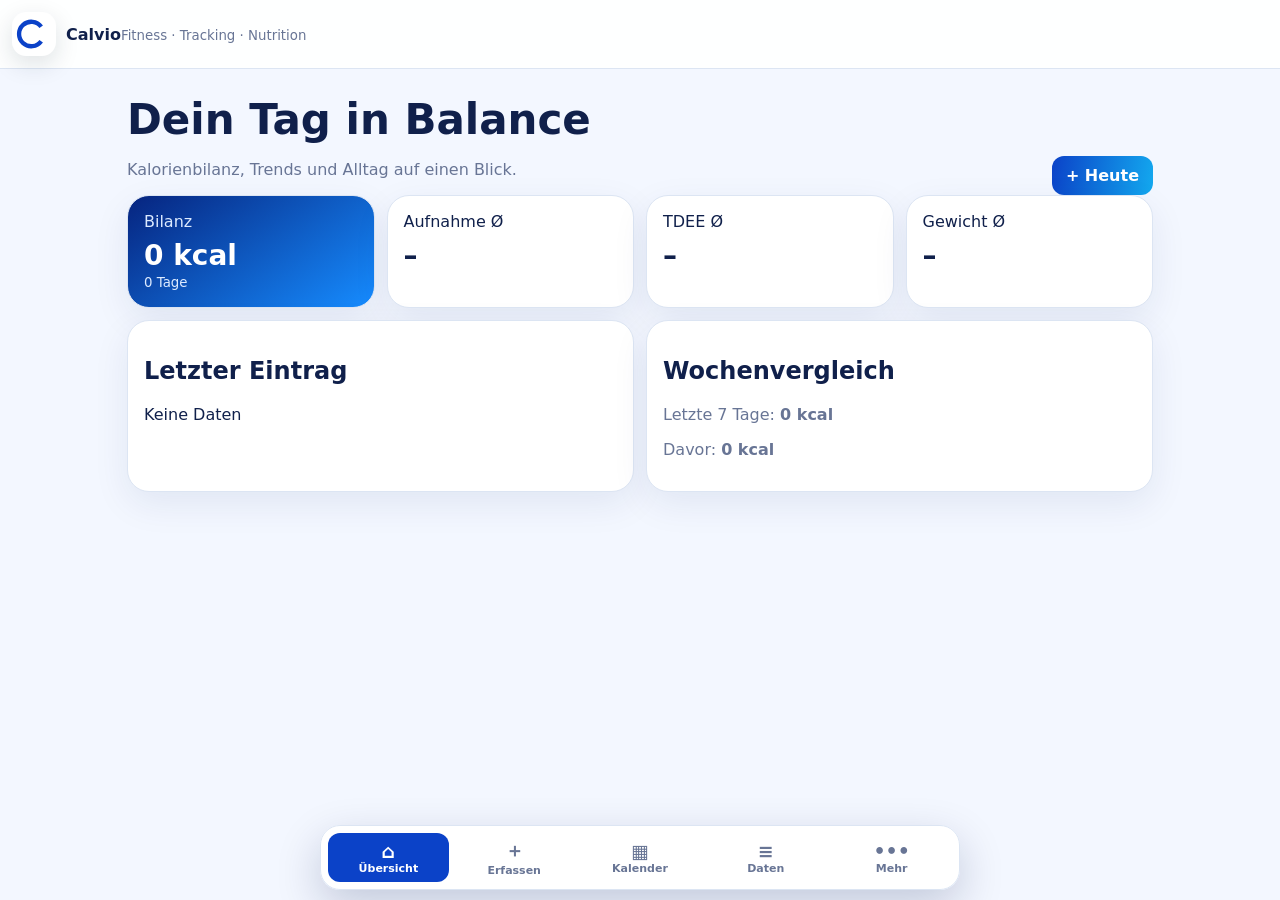
==== app/index.html @ 8bb3a494 "Publish Calvio live demo" ====
<!doctype html><html lang=de><meta charset=utf-8><meta name=viewport content='width=device-width,initial-scale=1,viewport-fit=cover'><meta name=theme-color content=#0b42c8><title>Calvio</title><style>:root{--b:#0b42c8;--c:#13a9ef;--g:#168a54;--r:#d94747;--l:#dce5f3;--m:#687595}*{box-sizing:border-box}body{margin:0;background:#f3f7ff;color:#10204b;font-family:system-ui,-apple-system,Segoe UI,sans-serif}button,input{font:inherit}button{border:0;border-radius:12px;background:linear-gradient(100deg,var(--b),var(--c));color:white;font-weight:800;padding:10px 14px}.s{background:white;color:var(--b);border:1px solid var(--l)}header{position:sticky;top:0;z-index:2;display:flex;justify-content:space-between;align-items:center;padding:12px;background:#fffffff2;border-bottom:1px solid var(--l)}.logo{display:flex;gap:10px;align-items:center}.mark{width:44px;height:44px;border-radius:14px;background:white;display:grid;place-items:center;box-shadow:0 8px 24px #1232}svg{width:36px}small,p{color:var(--m)}main{max-width:1050px;margin:auto;padding:18px 12px 90px}.screen{display:none}.on{display:block}.head{display:flex;justify-content:space-between;align-items:end;gap:12px}h1{font-size:clamp(28px,5vw,42px);margin:.2em 0}.grid{display:grid;gap:12px}.cards{grid-template-columns:repeat(4,1fr)}.two{grid-template-columns:1fr 1fr}.form{grid-template-columns:repeat(3,1fr)}.card,.panel{background:white;border:1px solid var(--l);border-radius:22px;padding:16px;box-shadow:0 12px 36px #0b2b6714}.p{background:linear-gradient(145deg,#06247f,#168cff);color:white}.p small,.p span{color:#dceaff}.card b{display:block;font-size:28px;margin-top:8px}label{display:grid;gap:6px;font-size:13px;font-weight:750}input{width:100%;border:1px solid #cbd7ec;border-radius:12px;padding:10px}.info{width:22px;height:22px;border-radius:50%;padding:0;background:#eef5ff;color:var(--b);border:1px solid #c9daf8}.help{display:none;padding:8px;border-radius:10px;background:#f7faff;border:1px solid var(--l);color:var(--m);font-size:12px}.help.on{display:block}nav{position:fixed;left:50%;bottom:max(10px,env(safe-area-inset-bottom));transform:translateX(-50%);display:grid;grid-template-columns:repeat(5,1fr);gap:5px;width:min(640px,calc(100% - 18px));padding:7px;background:#fffffff2;border:1px solid var(--l);border-radius:20px;box-shadow:0 16px 45px #06164d33}nav button{background:transparent;color:var(--m);font-size:11px;padding:5px}nav button.on{background:var(--b);color:white}nav span{display:block;font-size:19px}.cal{display:grid;grid-template-columns:repeat(7,1fr);gap:7px}.dow{text-align:center;color:var(--m);font-size:11px;font-weight:900}.day{min-height:82px;background:white;border:1px solid var(--l);border-radius:14px;padding:8px;text-align:left;color:#10204b}.blank{background:transparent;border:0}.badge{display:block;margin-top:8px;padding:5px;border-radius:99px;text-align:center;font-size:11px;font-weight:900}.def{background:#e8f8ef;border-color:#9bddb7}.def .badge{background:#c9f0da;color:#0b743d}.sur{background:#fff0f0;border-color:#efb5b5}.sur .badge{background:#ffe0dc;color:#b83c22}.green{color:var(--g);font-weight:800}.red{color:var(--r);font-weight:800}table{width:100%;border-collapse:collapse;min-width:700px}th,td{padding:10px;border-bottom:1px solid var(--l);text-align:right;font-size:12px}th:first-child,td:first-child{text-align:left}.scroll{overflow:auto}dialog{border:0;border-radius:22px;max-width:650px;width:calc(100% - 24px);box-shadow:0 25px 80px #0005}dialog::backdrop{background:#06164d99}.detail{display:grid;grid-template-columns:repeat(2,1fr);gap:8px}.detail div{background:#f7faff;border:1px solid var(--l);border-radius:12px;padding:10px}@media(max-width:760px){.cards,.two,.form{grid-template-columns:1fr}.head{display:block}.day{min-height:68px;padding:5px}.detail{grid-template-columns:1fr}}</style><body><header><div class=logo><div class=mark><svg viewBox='0 0 100 100'><path d='M70 30a34 34 0 1 0 0 40' fill=none stroke=#0b42c8 stroke-width=12 stroke-linecap=round/><path d='M18 50h18l6-16 9 34 10-23h12l10-12' fill=none stroke=#0854da stroke-width=5 stroke-linecap=round stroke-linejoin=round/><path d='M60 66c14-12 25-12 30-3-5 8-14 13-26 14z' fill=#18a957/><rect x=8 y=47 width=16 height=6 rx=3 fill=#18a957/><path d='M82 40v18M73 49h18' stroke=#e8512f stroke-width=6 stroke-linecap=round/></svg></div><div><b>Calvio</b><small>Fitness · Tracking · Nutrition</small></div></div><button id=back class=s>← Zurück</button></header><main><section id=home class='screen on'><div class=head><div><h1>Dein Tag in Balance</h1><p>Kalorienbilanz, Trends und Alltag auf einen Blick.</p></div><button data-new=1>+ Heute</button></div><div class='grid cards'><div class='card p'><span>Bilanz</span><b id=sumBal>–</b><small id=sumDays></small></div><div class=card><span>Aufnahme Ø</span><b id=sumIn>–</b></div><div class=card><span>TDEE Ø</span><b id=sumT>–</b></div><div class=card><span>Gewicht Ø</span><b id=sumW>–</b></div></div><div class='grid two' style='margin-top:12px'><div class=panel><h2>Letzter Eintrag</h2><div id=latest></div></div><div class=panel><h2>Wochenvergleich</h2><div id=week></div></div></section><section id=entry class=screen><div class=head><h1>Tagesdaten</h1><button class=s id=copy>Vortag übernehmen</button></div><form id=f class=panel><div class='grid form' id=fields></div><label>Notiz<input id=note></label><p><b>Live-Bilanz:</b> <span id=live>–</span></p><button>Speichern</button> <button type=button class=s id=del>Löschen</button></form></section><section id=calendar class=screen><div class=head><h1>Kalender</h1><div><button class=s data-m=-1>‹</button> <b id=mt></b> <button class=s data-m=1>›</button></div></div><p><span class=green>− Defizit</span> = Aufnahme unter TDEE, <span class=red>+ Überschuss</span> = Aufnahme über TDEE.</p><div class=cal id=cal></div></section><section id=data class=screen><div class=head><h1>Daten</h1><button id=csv>CSV</button></div><div class='panel scroll'><table><thead><tr><th>Datum</th><th>Aufnahme</th><th>TDEE</th><th>Bilanz</th><th>Gewicht</th><th>Protein</th><th>Schritte</th><th></th></tr></thead><tbody id=rows></tbody></table></div></section><section id=more class=screen><h1>Mehr</h1><div class='grid two'><div class=panel><h2>Backup</h2><button id=json>JSON-Backup</button><p><input type=file id=imp accept=.json></p><button class=s id=doImp>Importieren</button></div><div class=panel><h2>Demo</h2><button id=demo>Demo-Daten laden</button> <button class=s id=clear>Alles löschen</button><p>iPhone: Safari → Teilen → Zum Home-Bildschirm.</p></div></div></section></main><nav><button class=on data-s=home><span>⌂</span>Übersicht</button><button data-s=entry><span>＋</span>Erfassen</button><button data-s=calendar><span>▦</span>Kalender</button><button data-s=data><span>≡</span>Daten</button><button data-s=more><span>•••</span>Mehr</button></nav><dialog id=dlg><h2 id=dt></h2><div id=db class=detail></div><p><button id=edit>Bearbeiten</button> <button class=s onclick=dlg.close()>Schließen</button></p></dialog><script>const SEED=[['2026-06-01',2631,1638,75.6,134,27,11899],['2026-06-02',2269,2084,75.6,104,19.9,7318],['2026-06-03',2830,1575,75.6,97,34.8,16890],['2026-06-04',2077,2614,75,134,11.5,3998],['2026-06-05',2609,1314,75,104,30.1,10338],['2026-06-06',2243,1687,75.4,101,4.9,9072],['2026-06-07',2248,2508,75.4,54,15.3,6415],['2026-06-08',2279,1732,75.8,76,12.3,6152],['2026-06-09',1950,2469,75.8,114,9,7262],['2026-06-10',2589,2732,75.2,144,4.3,4245],['2026-06-11',2196,1709,75.1,123,28.5,10556],['2026-06-12',2055,1670,75.1,132,26.6,7218],['2026-06-13',2109,1878,75.6,110,12.7,7250],['2026-06-14',2337,2108,75.5,70,20.8,7340],['2026-06-15',2333,2301,76.7,148,7.4,9183],['2026-06-16',2323,2323,76.7,124,12.6,7865],['2026-06-17',2650,2275,76,124,10.6,7379],['2026-06-18',2288,2655,76.2,144,14.8,9243],['2026-06-19',2295,3400,76.7,173,10.8,7684],['2026-06-20',2066,3559,76.7,164,18.7,8927],['2026-06-21',2403,2188,76.7,134,0,5959],['2026-06-22',2403,2077,76.1,74,4.8,3142],['2026-06-23',2556,1559,76.1,144,33.4,10355],['2026-06-24',2296,1704,76.1,118,43.5,9406],['2026-06-25',2389,1839,76.9,119,24,8433],['2026-06-26',2007,1824,76.9,128,33.9,4221],['2026-06-27',2327,1668,76.9,110,35.8,4422],['2026-06-28',2305,3048,76.9,148,7.6,4936],['2026-06-29',2240,2470,76.9,152,28.3,5941],['2026-06-30',2656,1628,76.9,102,27.7,12508],['2026-07-01',2325,1769,76.4,146,36.3,11511],['2026-07-02',2591,1728,76.1,137.6,36.9,11819]];let E=JSON.parse(localStorage.calvio||'[]'),M=new Date(),dayId='';const $=s=>document.querySelector(s),N=new Intl.NumberFormat('de-DE',{maximumFractionDigits:0}),N1=new Intl.NumberFormat('de-DE',{maximumFractionDigits:1}),D=new Intl.DateTimeFormat('de-DE',{day:'2-digit',month:'2-digit',year:'numeric'}),MF=new Intl.DateTimeFormat('de-DE',{month:'long',year:'numeric'}),R=['date','tdee','intake','weight','protein','fiber','steps','water','sleep','training','trainingType'],HELP={date:'Datum des Tages.',tdee:'Tagesverbrauch. Aufnahme minus TDEE ergibt Bilanz.',intake:'Kalorienaufnahme.',weight:'Gewicht in kg.',protein:'Protein in Gramm.',fiber:'Ballaststoffe.',steps:'Schritte.',water:'Wasser in Litern.',sleep:'Schlaf in Stunden.',training:'Training in Minuten.',trainingType:'Art des Trainings.'};function today(){let d=new Date;return new Date(d-d.getTimezoneOffset()*60000).toISOString().slice(0,10)}function b(e){return +e.intake-+e.tdee}function ff(v,u='',d=0){return v==null||v===''?'–':(d?N1:N).format(+v)+u}function sg(v){return(v>0?'+':v<0?'−':'')+N.format(Math.abs(v))+' kcal'}function save(){E.sort((a,b)=>a.date.localeCompare(b.date));localStorage.calvio=JSON.stringify(E);render()}function show(id){document.querySelectorAll('.screen').forEach(x=>x.classList.toggle('on',x.id==id));document.querySelectorAll('nav button').forEach(x=>x.classList.toggle('on',x.dataset.s==id));back.hidden=id=='home'}function openE(d){let e=E.find(x=>x.date==d)||{date:d};R.forEach(k=>$('#'+k).value=e[k]??'');note.value=e.note||'';liveF();show('entry')}function liveF(){live.textContent=intake.value||tdee.value?sg((+intake.value||0)-(+tdee.value||0)):'–'}fields.innerHTML=R.map(k=>`<label>${k} <button class=info type=button data-i=${k}>i</button><input id=${k} ${k=='date'?'type=date required':k=='trainingType'?'':'type=number step=.1'}><div class=help id=h_${k}>${HELP[k]||''}</div></label>`).join('');date.value=today();intake.oninput=tdee.oninput=liveF;document.addEventListener('click',e=>{let t=e.target.closest('button');if(!t)return;if(t.dataset.s)show(t.dataset.s);if(t.dataset.new)openE(today());if(t.dataset.open)openE(t.dataset.open);if(t.dataset.day)day(t.dataset.day);if(t.dataset.m){M.setMonth(M.getMonth()+ +t.dataset.m);calR()}if(t.className=='info')$('#h_'+t.dataset.i).classList.toggle('on')});back.onclick=()=>show('home');copy.onclick=()=>{let d=date.value,p=[...E].reverse().find(x=>x.date<d)||E.at(-1);if(p)R.forEach(k=>{if(k!='date')$('#'+k).value=p[k]??''})};del.onclick=()=>{if(date.value&&confirm('Tag löschen?')){E=E.filter(x=>x.date!=date.value);save();show('home')}};f.onsubmit=e=>{e.preventDefault();let r={};R.forEach(k=>r[k]=k=='date'||k=='trainingType'?$('#'+k).value:($('#'+k).value===''?null:+$('#'+k).value));r.note=note.value;E=E.filter(x=>x.date!=r.date);E.push(r);save();show('home')};function avg(a,k){let x=a.filter(e=>e[k]!=null);return x.length?x.reduce((s,e)=>s+ +e[k],0)/x.length:null}function render(){let A=E,bal=A.reduce((s,e)=>s+b(e),0);sumBal.textContent=sg(bal);sumDays.textContent=A.length+' Tage';sumIn.textContent=ff(avg(A,'intake'),' kcal');sumT.textContent=ff(avg(A,'tdee'),' kcal');sumW.textContent=ff(avg(A.slice(-7),'weight'),' kg',1);let l=A.at(-1);latest.innerHTML=l?`<p><b>${D.format(new Date(l.date+'T12:00'))}</b></p><p>Bilanz: <b class=${b(l)<=0?'green':'red'}>${sg(b(l))}</b></p><button data-open=${l.date}>Bearbeiten</button>`:'Keine Daten';week.innerHTML=`<p>Letzte 7 Tage: <b>${sg(A.slice(-7).reduce((s,e)=>s+b(e),0))}</b></p><p>Davor: <b>${sg(A.slice(-14,-7).reduce((s,e)=>s+b(e),0))}</b></p>`;rows.innerHTML=[...A].reverse().map(e=>`<tr><td>${D.format(new Date(e.date+'T12:00'))}</td><td>${ff(e.intake,' kcal')}</td><td>${ff(e.tdee,' kcal')}</td><td class=${b(e)<=0?'green':'red'}>${sg(b(e))}</td><td>${ff(e.weight,' kg',1)}</td><td>${ff(e.protein,' g',1)}</td><td>${ff(e.steps)}</td><td><button class=s data-day=${e.date}>Öffnen</button></td></tr>`).join('');calR()}function calR(){let y=M.getFullYear(),m=M.getMonth();mt.textContent=MF.format(M);let st=(new Date(y,m,1).getDay()+6)%7,days=new Date(y,m+1,0).getDate(),h='Mo Di Mi Do Fr Sa So'.split(' ').map(x=>`<div class=dow>${x}</div>`).join('');for(let i=0;i<st;i++)h+=`<div class='day blank'></div>`;for(let d=1;d<=days;d++){let id=`${y}-${String(m+1).padStart(2,'0')}-${String(d).padStart(2,'0')}`,e=E.find(x=>x.date==id),v=e?b(e):0,c=e?(v<0?'def':v>0?'sur':''):'blank';h+=`<button class='day ${c}' data-${e?'day':'open'}=${id}><b>${d}</b>${e?`<span class=badge>${sg(v)}</span><small>${v<0?'Defizit':v>0?'Überschuss':'neutral'}</small>`:'<small>kein Eintrag</small>'}</button>`}cal.innerHTML=h}function day(id){let e=E.find(x=>x.date==id);dayId=id;dt.textContent=D.format(new Date(id+'T12:00'));db.innerHTML=['intake','tdee','weight','protein','fiber','steps','water','sleep','training','trainingType','note'].map(k=>`<div><small>${k}</small><b>${k=='note'?(e.note||'–'):ff(e[k],k=='weight'?' kg':k=='protein'||k=='fiber'?' g':k=='water'?' l':k=='sleep'?' h':k=='training'?' min':'',k=='weight'||k=='water'||k=='sleep'?1:0)}</b></div>`).join('')+`<div><small>Bilanz</small><b class=${b(e)<=0?'green':'red'}>${sg(b(e))}</b></div>`;dlg.showModal()}edit.onclick=()=>{dlg.close();openE(dayId)};demo.onclick=()=>{E=SEED.map(x=>({date:x[0],tdee:x[1],intake:x[2],weight:x[3],protein:x[4],fiber:x[5],steps:x[6],note:'Demo'}));save()};clear.onclick=()=>{if(confirm('Alles löschen?')){E=[];save()}};function dl(n,t,type){let a=document.createElement('a');a.href=URL.createObjectURL(new Blob([t],{type}));a.download=n;a.click()}json.onclick=()=>dl('calvio-backup.json',JSON.stringify(E,null,2),'application/json');csv.onclick=()=>dl('calvio.csv','date;intake;tdee;balance;weight;protein;steps'+String.fromCharCode(10)+E.map(e=>[e.date,e.intake,e.tdee,b(e),e.weight,e.protein,e.steps].join(';')).join(String.fromCharCode(10)),'text/csv');doImp.onclick=()=>{let file=imp.files[0];if(file)file.text().then(t=>{E=JSON.parse(t);save()})};if(!E.length&&confirm('Demo-Daten laden?'))demo.click();show('home');render();</script>
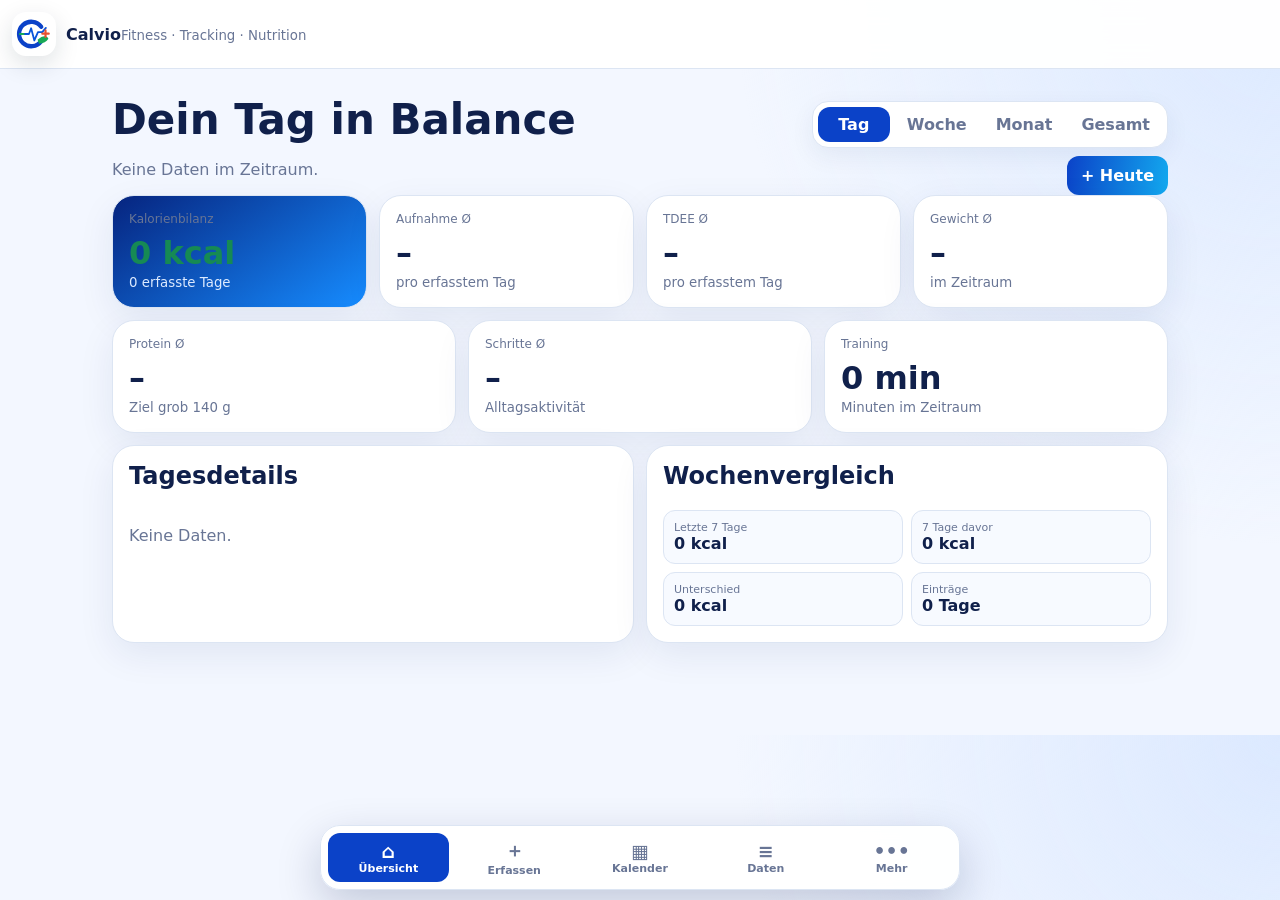
==== commit 13869450: "Add period overview to Calvio demo" ====
--- a/app/index.html
+++ b/app/index.html
@@ -1 +1 @@
-<!doctype html><html lang=de><meta charset=utf-8><meta name=viewport content='width=device-width,initial-scale=1,viewport-fit=cover'><meta name=theme-color content=#0b42c8><title>Calvio</title><style>:root{--b:#0b42c8;--c:#13a9ef;--g:#168a54;--r:#d94747;--l:#dce5f3;--m:#687595}*{box-sizing:border-box}body{margin:0;background:#f3f7ff;color:#10204b;font-family:system-ui,-apple-system,Segoe UI,sans-serif}button,input{font:inherit}button{border:0;border-radius:12px;background:linear-gradient(100deg,var(--b),var(--c));color:white;font-weight:800;padding:10px 14px}.s{background:white;color:var(--b);border:1px solid var(--l)}header{position:sticky;top:0;z-index:2;display:flex;justify-content:space-between;align-items:center;padding:12px;background:#fffffff2;border-bottom:1px solid var(--l)}.logo{display:flex;gap:10px;align-items:center}.mark{width:44px;height:44px;border-radius:14px;background:white;display:grid;place-items:center;box-shadow:0 8px 24px #1232}svg{width:36px}small,p{color:var(--m)}main{max-width:1050px;margin:auto;padding:18px 12px 90px}.screen{display:none}.on{display:block}.head{display:flex;justify-content:space-between;align-items:end;gap:12px}h1{font-size:clamp(28px,5vw,42px);margin:.2em 0}.grid{display:grid;gap:12px}.cards{grid-template-columns:repeat(4,1fr)}.two{grid-template-columns:1fr 1fr}.form{grid-template-columns:repeat(3,1fr)}.card,.panel{background:white;border:1px solid var(--l);border-radius:22px;padding:16px;box-shadow:0 12px 36px #0b2b6714}.p{background:linear-gradient(145deg,#06247f,#168cff);color:white}.p small,.p span{color:#dceaff}.card b{display:block;font-size:28px;margin-top:8px}label{display:grid;gap:6px;font-size:13px;font-weight:750}input{width:100%;border:1px solid #cbd7ec;border-radius:12px;padding:10px}.info{width:22px;height:22px;border-radius:50%;padding:0;background:#eef5ff;color:var(--b);border:1px solid #c9daf8}.help{display:none;padding:8px;border-radius:10px;background:#f7faff;border:1px solid var(--l);color:var(--m);font-size:12px}.help.on{display:block}nav{position:fixed;left:50%;bottom:max(10px,env(safe-area-inset-bottom));transform:translateX(-50%);display:grid;grid-template-columns:repeat(5,1fr);gap:5px;width:min(640px,calc(100% - 18px));padding:7px;background:#fffffff2;border:1px solid var(--l);border-radius:20px;box-shadow:0 16px 45px #06164d33}nav button{background:transparent;color:var(--m);font-size:11px;padding:5px}nav button.on{background:var(--b);color:white}nav span{display:block;font-size:19px}.cal{display:grid;grid-template-columns:repeat(7,1fr);gap:7px}.dow{text-align:center;color:var(--m);font-size:11px;font-weight:900}.day{min-height:82px;background:white;border:1px solid var(--l);border-radius:14px;padding:8px;text-align:left;color:#10204b}.blank{background:transparent;border:0}.badge{display:block;margin-top:8px;padding:5px;border-radius:99px;text-align:center;font-size:11px;font-weight:900}.def{background:#e8f8ef;border-color:#9bddb7}.def .badge{background:#c9f0da;color:#0b743d}.sur{background:#fff0f0;border-color:#efb5b5}.sur .badge{background:#ffe0dc;color:#b83c22}.green{color:var(--g);font-weight:800}.red{color:var(--r);font-weight:800}table{width:100%;border-collapse:collapse;min-width:700px}th,td{padding:10px;border-bottom:1px solid var(--l);text-align:right;font-size:12px}th:first-child,td:first-child{text-align:left}.scroll{overflow:auto}dialog{border:0;border-radius:22px;max-width:650px;width:calc(100% - 24px);box-shadow:0 25px 80px #0005}dialog::backdrop{background:#06164d99}.detail{display:grid;grid-template-columns:repeat(2,1fr);gap:8px}.detail div{background:#f7faff;border:1px solid var(--l);border-radius:12px;padding:10px}@media(max-width:760px){.cards,.two,.form{grid-template-columns:1fr}.head{display:block}.day{min-height:68px;padding:5px}.detail{grid-template-columns:1fr}}</style><body><header><div class=logo><div class=mark><svg viewBox='0 0 100 100'><path d='M70 30a34 34 0 1 0 0 40' fill=none stroke=#0b42c8 stroke-width=12 stroke-linecap=round/><path d='M18 50h18l6-16 9 34 10-23h12l10-12' fill=none stroke=#0854da stroke-width=5 stroke-linecap=round stroke-linejoin=round/><path d='M60 66c14-12 25-12 30-3-5 8-14 13-26 14z' fill=#18a957/><rect x=8 y=47 width=16 height=6 rx=3 fill=#18a957/><path d='M82 40v18M73 49h18' stroke=#e8512f stroke-width=6 stroke-linecap=round/></svg></div><div><b>Calvio</b><small>Fitness · Tracking · Nutrition</small></div></div><button id=back class=s>← Zurück</button></header><main><section id=home class='screen on'><div class=head><div><h1>Dein Tag in Balance</h1><p>Kalorienbilanz, Trends und Alltag auf einen Blick.</p></div><button data-new=1>+ Heute</button></div><div class='grid cards'><div class='card p'><span>Bilanz</span><b id=sumBal>–</b><small id=sumDays></small></div><div class=card><span>Aufnahme Ø</span><b id=sumIn>–</b></div><div class=card><span>TDEE Ø</span><b id=sumT>–</b></div><div class=card><span>Gewicht Ø</span><b id=sumW>–</b></div></div><div class='grid two' style='margin-top:12px'><div class=panel><h2>Letzter Eintrag</h2><div id=latest></div></div><div class=panel><h2>Wochenvergleich</h2><div id=week></div></div></section><section id=entry class=screen><div class=head><h1>Tagesdaten</h1><button class=s id=copy>Vortag übernehmen</button></div><form id=f class=panel><div class='grid form' id=fields></div><label>Notiz<input id=note></label><p><b>Live-Bilanz:</b> <span id=live>–</span></p><button>Speichern</button> <button type=button class=s id=del>Löschen</button></form></section><section id=calendar class=screen><div class=head><h1>Kalender</h1><div><button class=s data-m=-1>‹</button> <b id=mt></b> <button class=s data-m=1>›</button></div></div><p><span class=green>− Defizit</span> = Aufnahme unter TDEE, <span class=red>+ Überschuss</span> = Aufnahme über TDEE.</p><div class=cal id=cal></div></section><section id=data class=screen><div class=head><h1>Daten</h1><button id=csv>CSV</button></div><div class='panel scroll'><table><thead><tr><th>Datum</th><th>Aufnahme</th><th>TDEE</th><th>Bilanz</th><th>Gewicht</th><th>Protein</th><th>Schritte</th><th></th></tr></thead><tbody id=rows></tbody></table></div></section><section id=more class=screen><h1>Mehr</h1><div class='grid two'><div class=panel><h2>Backup</h2><button id=json>JSON-Backup</button><p><input type=file id=imp accept=.json></p><button class=s id=doImp>Importieren</button></div><div class=panel><h2>Demo</h2><button id=demo>Demo-Daten laden</button> <button class=s id=clear>Alles löschen</button><p>iPhone: Safari → Teilen → Zum Home-Bildschirm.</p></div></div></section></main><nav><button class=on data-s=home><span>⌂</span>Übersicht</button><button data-s=entry><span>＋</span>Erfassen</button><button data-s=calendar><span>▦</span>Kalender</button><button data-s=data><span>≡</span>Daten</button><button data-s=more><span>•••</span>Mehr</button></nav><dialog id=dlg><h2 id=dt></h2><div id=db class=detail></div><p><button id=edit>Bearbeiten</button> <button class=s onclick=dlg.close()>Schließen</button></p></dialog><script>const SEED=[['2026-06-01',2631,1638,75.6,134,27,11899],['2026-06-02',2269,2084,75.6,104,19.9,7318],['2026-06-03',2830,1575,75.6,97,34.8,16890],['2026-06-04',2077,2614,75,134,11.5,3998],['2026-06-05',2609,1314,75,104,30.1,10338],['2026-06-06',2243,1687,75.4,101,4.9,9072],['2026-06-07',2248,2508,75.4,54,15.3,6415],['2026-06-08',2279,1732,75.8,76,12.3,6152],['2026-06-09',1950,2469,75.8,114,9,7262],['2026-06-10',2589,2732,75.2,144,4.3,4245],['2026-06-11',2196,1709,75.1,123,28.5,10556],['2026-06-12',2055,1670,75.1,132,26.6,7218],['2026-06-13',2109,1878,75.6,110,12.7,7250],['2026-06-14',2337,2108,75.5,70,20.8,7340],['2026-06-15',2333,2301,76.7,148,7.4,9183],['2026-06-16',2323,2323,76.7,124,12.6,7865],['2026-06-17',2650,2275,76,124,10.6,7379],['2026-06-18',2288,2655,76.2,144,14.8,9243],['2026-06-19',2295,3400,76.7,173,10.8,7684],['2026-06-20',2066,3559,76.7,164,18.7,8927],['2026-06-21',2403,2188,76.7,134,0,5959],['2026-06-22',2403,2077,76.1,74,4.8,3142],['2026-06-23',2556,1559,76.1,144,33.4,10355],['2026-06-24',2296,1704,76.1,118,43.5,9406],['2026-06-25',2389,1839,76.9,119,24,8433],['2026-06-26',2007,1824,76.9,128,33.9,4221],['2026-06-27',2327,1668,76.9,110,35.8,4422],['2026-06-28',2305,3048,76.9,148,7.6,4936],['2026-06-29',2240,2470,76.9,152,28.3,5941],['2026-06-30',2656,1628,76.9,102,27.7,12508],['2026-07-01',2325,1769,76.4,146,36.3,11511],['2026-07-02',2591,1728,76.1,137.6,36.9,11819]];let E=JSON.parse(localStorage.calvio||'[]'),M=new Date(),dayId='';const $=s=>document.querySelector(s),N=new Intl.NumberFormat('de-DE',{maximumFractionDigits:0}),N1=new Intl.NumberFormat('de-DE',{maximumFractionDigits:1}),D=new Intl.DateTimeFormat('de-DE',{day:'2-digit',month:'2-digit',year:'numeric'}),MF=new Intl.DateTimeFormat('de-DE',{month:'long',year:'numeric'}),R=['date','tdee','intake','weight','protein','fiber','steps','water','sleep','training','trainingType'],HELP={date:'Datum des Tages.',tdee:'Tagesverbrauch. Aufnahme minus TDEE ergibt Bilanz.',intake:'Kalorienaufnahme.',weight:'Gewicht in kg.',protein:'Protein in Gramm.',fiber:'Ballaststoffe.',steps:'Schritte.',water:'Wasser in Litern.',sleep:'Schlaf in Stunden.',training:'Training in Minuten.',trainingType:'Art des Trainings.'};function today(){let d=new Date;return new Date(d-d.getTimezoneOffset()*60000).toISOString().slice(0,10)}function b(e){return +e.intake-+e.tdee}function ff(v,u='',d=0){return v==null||v===''?'–':(d?N1:N).format(+v)+u}function sg(v){return(v>0?'+':v<0?'−':'')+N.format(Math.abs(v))+' kcal'}function save(){E.sort((a,b)=>a.date.localeCompare(b.date));localStorage.calvio=JSON.stringify(E);render()}function show(id){document.querySelectorAll('.screen').forEach(x=>x.classList.toggle('on',x.id==id));document.querySelectorAll('nav button').forEach(x=>x.classList.toggle('on',x.dataset.s==id));back.hidden=id=='home'}function openE(d){let e=E.find(x=>x.date==d)||{date:d};R.forEach(k=>$('#'+k).value=e[k]??'');note.value=e.note||'';liveF();show('entry')}function liveF(){live.textContent=intake.value||tdee.value?sg((+intake.value||0)-(+tdee.value||0)):'–'}fields.innerHTML=R.map(k=>`<label>${k} <button class=info type=button data-i=${k}>i</button><input id=${k} ${k=='date'?'type=date required':k=='trainingType'?'':'type=number step=.1'}><div class=help id=h_${k}>${HELP[k]||''}</div></label>`).join('');date.value=today();intake.oninput=tdee.oninput=liveF;document.addEventListener('click',e=>{let t=e.target.closest('button');if(!t)return;if(t.dataset.s)show(t.dataset.s);if(t.dataset.new)openE(today());if(t.dataset.open)openE(t.dataset.open);if(t.dataset.day)day(t.dataset.day);if(t.dataset.m){M.setMonth(M.getMonth()+ +t.dataset.m);calR()}if(t.className=='info')$('#h_'+t.dataset.i).classList.toggle('on')});back.onclick=()=>show('home');copy.onclick=()=>{let d=date.value,p=[...E].reverse().find(x=>x.date<d)||E.at(-1);if(p)R.forEach(k=>{if(k!='date')$('#'+k).value=p[k]??''})};del.onclick=()=>{if(date.value&&confirm('Tag löschen?')){E=E.filter(x=>x.date!=date.value);save();show('home')}};f.onsubmit=e=>{e.preventDefault();let r={};R.forEach(k=>r[k]=k=='date'||k=='trainingType'?$('#'+k).value:($('#'+k).value===''?null:+$('#'+k).value));r.note=note.value;E=E.filter(x=>x.date!=r.date);E.push(r);save();show('home')};function avg(a,k){let x=a.filter(e=>e[k]!=null);return x.length?x.reduce((s,e)=>s+ +e[k],0)/x.length:null}function render(){let A=E,bal=A.reduce((s,e)=>s+b(e),0);sumBal.textContent=sg(bal);sumDays.textContent=A.length+' Tage';sumIn.textContent=ff(avg(A,'intake'),' kcal');sumT.textContent=ff(avg(A,'tdee'),' kcal');sumW.textContent=ff(avg(A.slice(-7),'weight'),' kg',1);let l=A.at(-1);latest.innerHTML=l?`<p><b>${D.format(new Date(l.date+'T12:00'))}</b></p><p>Bilanz: <b class=${b(l)<=0?'green':'red'}>${sg(b(l))}</b></p><button data-open=${l.date}>Bearbeiten</button>`:'Keine Daten';week.innerHTML=`<p>Letzte 7 Tage: <b>${sg(A.slice(-7).reduce((s,e)=>s+b(e),0))}</b></p><p>Davor: <b>${sg(A.slice(-14,-7).reduce((s,e)=>s+b(e),0))}</b></p>`;rows.innerHTML=[...A].reverse().map(e=>`<tr><td>${D.format(new Date(e.date+'T12:00'))}</td><td>${ff(e.intake,' kcal')}</td><td>${ff(e.tdee,' kcal')}</td><td class=${b(e)<=0?'green':'red'}>${sg(b(e))}</td><td>${ff(e.weight,' kg',1)}</td><td>${ff(e.protein,' g',1)}</td><td>${ff(e.steps)}</td><td><button class=s data-day=${e.date}>Öffnen</button></td></tr>`).join('');calR()}function calR(){let y=M.getFullYear(),m=M.getMonth();mt.textContent=MF.format(M);let st=(new Date(y,m,1).getDay()+6)%7,days=new Date(y,m+1,0).getDate(),h='Mo Di Mi Do Fr Sa So'.split(' ').map(x=>`<div class=dow>${x}</div>`).join('');for(let i=0;i<st;i++)h+=`<div class='day blank'></div>`;for(let d=1;d<=days;d++){let id=`${y}-${String(m+1).padStart(2,'0')}-${String(d).padStart(2,'0')}`,e=E.find(x=>x.date==id),v=e?b(e):0,c=e?(v<0?'def':v>0?'sur':''):'blank';h+=`<button class='day ${c}' data-${e?'day':'open'}=${id}><b>${d}</b>${e?`<span class=badge>${sg(v)}</span><small>${v<0?'Defizit':v>0?'Überschuss':'neutral'}</small>`:'<small>kein Eintrag</small>'}</button>`}cal.innerHTML=h}function day(id){let e=E.find(x=>x.date==id);dayId=id;dt.textContent=D.format(new Date(id+'T12:00'));db.innerHTML=['intake','tdee','weight','protein','fiber','steps','water','sleep','training','trainingType','note'].map(k=>`<div><small>${k}</small><b>${k=='note'?(e.note||'–'):ff(e[k],k=='weight'?' kg':k=='protein'||k=='fiber'?' g':k=='water'?' l':k=='sleep'?' h':k=='training'?' min':'',k=='weight'||k=='water'||k=='sleep'?1:0)}</b></div>`).join('')+`<div><small>Bilanz</small><b class=${b(e)<=0?'green':'red'}>${sg(b(e))}</b></div>`;dlg.showModal()}edit.onclick=()=>{dlg.close();openE(dayId)};demo.onclick=()=>{E=SEED.map(x=>({date:x[0],tdee:x[1],intake:x[2],weight:x[3],protein:x[4],fiber:x[5],steps:x[6],note:'Demo'}));save()};clear.onclick=()=>{if(confirm('Alles löschen?')){E=[];save()}};function dl(n,t,type){let a=document.createElement('a');a.href=URL.createObjectURL(new Blob([t],{type}));a.download=n;a.click()}json.onclick=()=>dl('calvio-backup.json',JSON.stringify(E,null,2),'application/json');csv.onclick=()=>dl('calvio.csv','date;intake;tdee;balance;weight;protein;steps'+String.fromCharCode(10)+E.map(e=>[e.date,e.intake,e.tdee,b(e),e.weight,e.protein,e.steps].join(';')).join(String.fromCharCode(10)),'text/csv');doImp.onclick=()=>{let file=imp.files[0];if(file)file.text().then(t=>{E=JSON.parse(t);save()})};if(!E.length&&confirm('Demo-Daten laden?'))demo.click();show('home');render();</script>+<!doctype html><html lang="de"><head><meta charset="utf-8"><meta name="viewport" content="width=device-width,initial-scale=1,viewport-fit=cover"><meta name="theme-color" content="#0b42c8"><title>Calvio</title><style>:root{--b:#0b42c8;--c:#13a9ef;--g:#168a54;--r:#d94747;--l:#dce5f3;--m:#687595;--bg:#f3f7ff;--txt:#10204b}*{box-sizing:border-box}body{margin:0;background:radial-gradient(circle at top right,#dce9ff,transparent 34rem),var(--bg);color:var(--txt);font-family:system-ui,-apple-system,Segoe UI,sans-serif}button,input{font:inherit}button{border:0;border-radius:12px;background:linear-gradient(100deg,var(--b),var(--c));color:white;font-weight:800;padding:10px 14px;cursor:pointer}.s{background:white;color:var(--b);border:1px solid var(--l)}header{position:sticky;top:0;z-index:3;display:flex;justify-content:space-between;align-items:center;padding:12px;background:#fffffff2;border-bottom:1px solid var(--l);backdrop-filter:blur(14px)}.logo{display:flex;gap:10px;align-items:center}.mark{width:44px;height:44px;border-radius:14px;background:white;display:grid;place-items:center;box-shadow:0 8px 24px #1232}svg{width:36px}small,p{color:var(--m)}main{max-width:1080px;margin:auto;padding:18px 12px 92px}.screen{display:none}.on{display:block}.head{display:flex;justify-content:space-between;align-items:end;gap:12px}.head h1{font-size:clamp(28px,5vw,42px);margin:.2em 0}.period{display:flex;gap:5px;background:white;border:1px solid var(--l);border-radius:16px;padding:5px;box-shadow:0 8px 24px #0b2b6710}.period button{background:transparent;color:var(--m);padding:8px 12px;min-width:72px}.period button.on{background:var(--b);color:white}.grid{display:grid;gap:12px}.cards{grid-template-columns:repeat(4,1fr)}.three{grid-template-columns:repeat(3,1fr)}.two{grid-template-columns:1fr 1fr}.form{grid-template-columns:repeat(3,1fr)}.card,.panel{background:white;border:1px solid var(--l);border-radius:22px;padding:16px;box-shadow:0 12px 36px #0b2b6714}.p{background:linear-gradient(145deg,#06247f,#168cff);color:white}.p small,.p span{color:#dceaff}.card span{display:block;color:var(--m);font-size:12px}.card b{display:block;font-size:clamp(24px,4vw,32px);margin-top:8px}.panel h2{margin-top:0}.metric{display:grid;grid-template-columns:repeat(2,1fr);gap:8px}.metric div{background:#f7faff;border:1px solid var(--l);border-radius:12px;padding:10px}.metric span{display:block;color:var(--m);font-size:11px}.green{color:var(--g)!important;font-weight:850}.red{color:var(--r)!important;font-weight:850}label{display:grid;gap:6px;font-size:13px;font-weight:750}input{width:100%;border:1px solid #cbd7ec;border-radius:12px;padding:10px}.info{width:22px;height:22px;border-radius:50%;padding:0;background:#eef5ff;color:var(--b);border:1px solid #c9daf8}.help{display:none;padding:8px;border-radius:10px;background:#f7faff;border:1px solid var(--l);color:var(--m);font-size:12px}.help.on{display:block}.cal{display:grid;grid-template-columns:repeat(7,1fr);gap:7px}.dow{text-align:center;color:var(--m);font-size:11px;font-weight:900}.day{min-height:82px;background:white;border:1px solid var(--l);border-radius:14px;padding:8px;text-align:left;color:var(--txt)}.blank{background:transparent;border:0}.badge{display:block;margin-top:8px;padding:5px;border-radius:99px;text-align:center;font-size:11px;font-weight:900}.def{background:#e8f8ef;border-color:#9bddb7}.def .badge{background:#c9f0da;color:#0b743d}.sur{background:#fff0f0;border-color:#efb5b5}.sur .badge{background:#ffe0dc;color:#b83c22}table{width:100%;border-collapse:collapse;min-width:760px}th,td{padding:10px;border-bottom:1px solid var(--l);text-align:right;font-size:12px}th:first-child,td:first-child{text-align:left}.scroll{overflow:auto}dialog{border:0;border-radius:22px;max-width:680px;width:calc(100% - 24px);box-shadow:0 25px 80px #0005;padding:20px}dialog::backdrop{background:#06164d99}.detail{display:grid;grid-template-columns:repeat(2,1fr);gap:8px}.detail div{background:#f7faff;border:1px solid var(--l);border-radius:12px;padding:10px}nav{position:fixed;left:50%;bottom:max(10px,env(safe-area-inset-bottom));transform:translateX(-50%);display:grid;grid-template-columns:repeat(5,1fr);gap:5px;width:min(640px,calc(100% - 18px));padding:7px;background:#fffffff2;border:1px solid var(--l);border-radius:20px;box-shadow:0 16px 45px #06164d33;backdrop-filter:blur(16px)}nav button{background:transparent;color:var(--m);font-size:11px;padding:5px}nav button.on{background:var(--b);color:white}nav span{display:block;font-size:19px}@media(max-width:780px){.head{display:block}.period{margin-top:12px;overflow:auto}.period button{min-width:68px}.cards,.three,.two,.form{grid-template-columns:1fr}.metric{grid-template-columns:1fr 1fr}.day{min-height:68px;padding:5px}.detail{grid-template-columns:1fr}}</style></head><body><header><div class="logo"><div class="mark"><svg viewBox="0 0 100 100"><path d="M70 30a34 34 0 1 0 0 40" fill="none" stroke="#0b42c8" stroke-width="12" stroke-linecap="round"/><path d="M18 50h18l6-16 9 34 10-23h12l10-12" fill="none" stroke="#0854da" stroke-width="5" stroke-linecap="round" stroke-linejoin="round"/><path d="M60 66c14-12 25-12 30-3-5 8-14 13-26 14z" fill="#18a957"/><rect x="8" y="47" width="16" height="6" rx="3" fill="#18a957"/><path d="M82 40v18M73 49h18" stroke="#e8512f" stroke-width="6" stroke-linecap="round"/></svg></div><div><b>Calvio</b><small>Fitness · Tracking · Nutrition</small></div></div><button id="back" class="s">← Zurück</button></header><main><section id="home" class="screen on"><div class="head"><div><h1>Dein Tag in Balance</h1><p id="periodText">Tag, Woche, Monat oder Gesamt auswählen.</p></div><div><div class="period" id="period"><button data-p="day" class="on">Tag</button><button data-p="week">Woche</button><button data-p="month">Monat</button><button data-p="all">Gesamt</button></div><p style="text-align:right;margin:8px 0 0"><button data-new="1">+ Heute</button></p></div></div><div class="grid cards"><div class="card p"><span>Kalorienbilanz</span><b id="sumBal">–</b><small id="sumDays"></small></div><div class="card"><span>Aufnahme Ø</span><b id="sumIn">–</b><small>pro erfasstem Tag</small></div><div class="card"><span>TDEE Ø</span><b id="sumT">–</b><small>pro erfasstem Tag</small></div><div class="card"><span>Gewicht Ø</span><b id="sumW">–</b><small>im Zeitraum</small></div></div><div class="grid three" style="margin-top:12px"><div class="card"><span>Protein Ø</span><b id="sumP">–</b><small>Ziel grob 140 g</small></div><div class="card"><span>Schritte Ø</span><b id="sumS">–</b><small>Alltagsaktivität</small></div><div class="card"><span>Training</span><b id="sumTr">–</b><small>Minuten im Zeitraum</small></div></div><div class="grid two" style="margin-top:12px"><div class="panel"><h2 id="focusTitle">Details</h2><div id="latest" class="metric"></div></div><div class="panel"><h2>Wochenvergleich</h2><div id="week" class="metric"></div></div></section><section id="entry" class="screen"><div class="head"><h1>Tagesdaten</h1><button class="s" id="copy">Vortag übernehmen</button></div><form id="f" class="panel"><div class="grid form" id="fields"></div><label>Notiz<input id="note" placeholder="optional"></label><p><b>Live-Bilanz:</b> <span id="live">–</span></p><button>Speichern</button> <button type="button" class="s" id="del">Löschen</button></form></section><section id="calendar" class="screen"><div class="head"><h1>Kalender</h1><div><button class="s" data-m="-1">‹</button> <b id="mt"></b> <button class="s" data-m="1">›</button></div></div><p><span class="green">− Defizit</span> = Aufnahme unter TDEE, <span class="red">+ Überschuss</span> = Aufnahme über TDEE.</p><div class="cal" id="cal"></div></section><section id="data" class="screen"><div class="head"><h1>Daten</h1><button id="csv">CSV</button></div><div class="panel scroll"><table><thead><tr><th>Datum</th><th>Aufnahme</th><th>TDEE</th><th>Bilanz</th><th>Gewicht</th><th>Protein</th><th>Schritte</th><th></th></tr></thead><tbody id="rows"></tbody></table></div></section><section id="more" class="screen"><h1>Mehr</h1><div class="grid two"><div class="panel"><h2>Backup</h2><button id="json">JSON-Backup</button><p><input type="file" id="imp" accept=".json"></p><button class="s" id="doImp">Importieren</button></div><div class="panel"><h2>Demo</h2><button id="demo">Demo-Daten laden</button> <button class="s" id="clear">Alles löschen</button><p>iPhone: Safari → Teilen → Zum Home-Bildschirm.</p></div></div></section></main><nav><button class="on" data-s="home"><span>⌂</span>Übersicht</button><button data-s="entry"><span>＋</span>Erfassen</button><button data-s="calendar"><span>▦</span>Kalender</button><button data-s="data"><span>≡</span>Daten</button><button data-s="more"><span>•••</span>Mehr</button></nav><dialog id="dlg"><h2 id="dt"></h2><div id="db" class="detail"></div><p><button id="edit">Bearbeiten</button> <button class="s" onclick="dlg.close()">Schließen</button></p></dialog><script>const SEED=[['2026-06-01',2631,1638,75.6,134,27,11899],['2026-06-02',2269,2084,75.6,104,19.9,7318],['2026-06-03',2830,1575,75.6,97,34.8,16890],['2026-06-04',2077,2614,75,134,11.5,3998],['2026-06-05',2609,1314,75,104,30.1,10338],['2026-06-06',2243,1687,75.4,101,4.9,9072],['2026-06-07',2248,2508,75.4,54,15.3,6415],['2026-06-08',2279,1732,75.8,76,12.3,6152],['2026-06-09',1950,2469,75.8,114,9,7262],['2026-06-10',2589,2732,75.2,144,4.3,4245],['2026-06-11',2196,1709,75.1,123,28.5,10556],['2026-06-12',2055,1670,75.1,132,26.6,7218],['2026-06-13',2109,1878,75.6,110,12.7,7250],['2026-06-14',2337,2108,75.5,70,20.8,7340],['2026-06-15',2333,2301,76.7,148,7.4,9183],['2026-06-16',2323,2323,76.7,124,12.6,7865],['2026-06-17',2650,2275,76,124,10.6,7379],['2026-06-18',2288,2655,76.2,144,14.8,9243],['2026-06-19',2295,3400,76.7,173,10.8,7684],['2026-06-20',2066,3559,76.7,164,18.7,8927],['2026-06-21',2403,2188,76.7,134,0,5959],['2026-06-22',2403,2077,76.1,74,4.8,3142],['2026-06-23',2556,1559,76.1,144,33.4,10355],['2026-06-24',2296,1704,76.1,118,43.5,9406],['2026-06-25',2389,1839,76.9,119,24,8433],['2026-06-26',2007,1824,76.9,128,33.9,4221],['2026-06-27',2327,1668,76.9,110,35.8,4422],['2026-06-28',2305,3048,76.9,148,7.6,4936],['2026-06-29',2240,2470,76.9,152,28.3,5941],['2026-06-30',2656,1628,76.9,102,27.7,12508],['2026-07-01',2325,1769,76.4,146,36.3,11511],['2026-07-02',2591,1728,76.1,137.6,36.9,11819]];let E=JSON.parse(localStorage.calvio||'[]'),M=new Date(),dayId='',PER=localStorage.calvioPeriod||'day';const $=s=>document.querySelector(s),$$=s=>[...document.querySelectorAll(s)],N=new Intl.NumberFormat('de-DE',{maximumFractionDigits:0}),N1=new Intl.NumberFormat('de-DE',{maximumFractionDigits:1}),D=new Intl.DateTimeFormat('de-DE',{day:'2-digit',month:'2-digit',year:'numeric'}),DL=new Intl.DateTimeFormat('de-DE',{weekday:'long',day:'2-digit',month:'long',year:'numeric'}),MF=new Intl.DateTimeFormat('de-DE',{month:'long',year:'numeric'}),R=['date','tdee','intake','weight','protein','fiber','steps','water','sleep','training','trainingType'],HELP={date:'Datum des Tages.',tdee:'Tagesverbrauch. Aufnahme minus TDEE ergibt Bilanz.',intake:'Kalorienaufnahme.',weight:'Gewicht in kg.',protein:'Protein in Gramm.',fiber:'Ballaststoffe.',steps:'Schritte.',water:'Wasser in Litern.',sleep:'Schlaf in Stunden.',training:'Training in Minuten.',trainingType:'Art des Trainings.'};function today(){let d=new Date;return new Date(d-d.getTimezoneOffset()*60000).toISOString().slice(0,10)}function b(e){return(+e.intake||0)-(+e.tdee||0)}function ff(v,u='',d=0){return v==null||v===''||Number.isNaN(+v)?'–':(d?N1:N).format(+v)+u}function sg(v){return(v>0?'+':v<0?'−':'')+N.format(Math.abs(Math.round(v)))+' kcal'}function dte(s){return new Date(s+'T12:00:00')}function save(){E.sort((a,b)=>a.date.localeCompare(b.date));localStorage.calvio=JSON.stringify(E);render()}function show(id){$$('.screen').forEach(x=>x.classList.toggle('on',x.id==id));$$('nav button').forEach(x=>x.classList.toggle('on',x.dataset.s==id));back.hidden=id=='home'}function openE(d){let e=E.find(x=>x.date==d)||{date:d};R.forEach(k=>$('#'+k).value=e[k]??'');note.value=e.note||'';liveF();show('entry')}function liveF(){live.textContent=intake.value||tdee.value?sg((+intake.value||0)-(+tdee.value||0)):'–'}function range(){if(!E.length)return[];let last=dte(E.at(-1).date);if(PER=='day')return[E.at(-1)];if(PER=='week'){let s=new Date(last);s.setDate(s.getDate()-6);return E.filter(e=>dte(e.date)>=s)}if(PER=='month')return E.filter(e=>{let d=dte(e.date);return d.getMonth()==last.getMonth()&&d.getFullYear()==last.getFullYear()});return E}function avg(a,k){let x=a.filter(e=>e[k]!=null&&e[k]!=='');return x.length?x.reduce((s,e)=>s+ +e[k],0)/x.length:null}function sum(a,k){return a.reduce((s,e)=>s+(+e[k]||0),0)}function pLabel(a){if(!a.length)return'Keine Daten im Zeitraum.';let f=a[0].date,l=a.at(-1).date;if(PER=='day')return'Tag: '+DL.format(dte(l));if(PER=='week')return'Woche: '+D.format(dte(f))+' bis '+D.format(dte(l));if(PER=='month')return'Monat: '+MF.format(dte(l));return'Gesamt: '+D.format(dte(f))+' bis '+D.format(dte(l))}fields.innerHTML=R.map(k=>`<label>${k} <button class="info" type="button" data-i="${k}">i</button><input id="${k}" ${k=='date'?'type="date" required':k=='trainingType'?'':'type="number" step=".1"'}><div class="help" id="h_${k}">${HELP[k]||''}</div></label>`).join('');date.value=today();intake.oninput=tdee.oninput=liveF;document.addEventListener('click',e=>{let t=e.target.closest('button');if(!t)return;if(t.dataset.s)show(t.dataset.s);if(t.dataset.new)openE(today());if(t.dataset.open)openE(t.dataset.open);if(t.dataset.day)day(t.dataset.day);if(t.dataset.m){M.setMonth(M.getMonth()+ +t.dataset.m);calR()}if(t.dataset.p){PER=t.dataset.p;localStorage.calvioPeriod=PER;render()}if(t.className=='info')$('#h_'+t.dataset.i).classList.toggle('on')});back.onclick=()=>show('home');copy.onclick=()=>{let d=date.value,p=[...E].reverse().find(x=>x.date<d)||E.at(-1);if(p)R.forEach(k=>{if(k!='date')$('#'+k).value=p[k]??''});liveF()};del.onclick=()=>{if(date.value&&confirm('Tag löschen?')){E=E.filter(x=>x.date!=date.value);save();show('home')}};f.onsubmit=e=>{e.preventDefault();let r={};R.forEach(k=>r[k]=k=='date'||k=='trainingType'?$('#'+k).value:($('#'+k).value===''?null:+$('#'+k).value));r.note=note.value;E=E.filter(x=>x.date!=r.date);E.push(r);save();show('home')};function render(){E.sort((a,b)=>a.date.localeCompare(b.date));$$('#period button').forEach(x=>x.classList.toggle('on',x.dataset.p==PER));let A=range(),bal=A.reduce((s,e)=>s+b(e),0);periodText.textContent=pLabel(A);sumBal.textContent=sg(bal);sumBal.className=bal<=0?'green':'red';sumDays.textContent=A.length+' erfasste Tage';sumIn.textContent=ff(avg(A,'intake'),' kcal');sumT.textContent=ff(avg(A,'tdee'),' kcal');sumW.textContent=ff(avg(A,'weight'),' kg',1);sumP.textContent=ff(avg(A,'protein'),' g',1);sumS.textContent=ff(avg(A,'steps'),'',0);sumTr.textContent=ff(sum(A,'training'),' min',0);focusTitle.textContent=PER=='day'?'Tagesdetails':'Durchschnitt im Zeitraum';latest.innerHTML=A.length?[['Aufnahme',ff(avg(A,'intake'),' kcal')],['TDEE',ff(avg(A,'tdee'),' kcal')],['Bilanz',sg(bal)],['Gewicht',ff(avg(A,'weight'),' kg',1)],['Protein',ff(avg(A,'protein'),' g',1)],['Schritte',ff(avg(A,'steps'),'',0)]].map(x=>`<div><span>${x[0]}</span><b>${x[1]}</b></div>`).join(''):'<p>Keine Daten.</p>';let w1=E.slice(-7),w2=E.slice(-14,-7),wb1=w1.reduce((s,e)=>s+b(e),0),wb2=w2.reduce((s,e)=>s+b(e),0);week.innerHTML=[['Letzte 7 Tage',sg(wb1)],['7 Tage davor',sg(wb2)],['Unterschied',sg(wb1-wb2)],['Einträge',w1.length+' Tage']].map(x=>`<div><span>${x[0]}</span><b>${x[1]}</b></div>`).join('');rows.innerHTML=[...E].reverse().map(e=>`<tr><td>${D.format(dte(e.date))}</td><td>${ff(e.intake,' kcal')}</td><td>${ff(e.tdee,' kcal')}</td><td class=${b(e)<=0?'green':'red'}>${sg(b(e))}</td><td>${ff(e.weight,' kg',1)}</td><td>${ff(e.protein,' g',1)}</td><td>${ff(e.steps)}</td><td><button class="s" data-day="${e.date}">Öffnen</button></td></tr>`).join('');calR()}function calR(){let y=M.getFullYear(),m=M.getMonth();mt.textContent=MF.format(M);let st=(new Date(y,m,1).getDay()+6)%7,days=new Date(y,m+1,0).getDate(),h='Mo Di Mi Do Fr Sa So'.split(' ').map(x=>`<div class="dow">${x}</div>`).join('');for(let i=0;i<st;i++)h+=`<div class="day blank"></div>`;for(let d=1;d<=days;d++){let id=`${y}-${String(m+1).padStart(2,'0')}-${String(d).padStart(2,'0')}`,e=E.find(x=>x.date==id),v=e?b(e):0,c=e?(v<0?'def':v>0?'sur':''):'blank';h+=`<button class="day ${c}" data-${e?'day':'open'}="${id}"><b>${d}</b>${e?`<span class="badge">${sg(v)}</span><small>${v<0?'Defizit':v>0?'Überschuss':'neutral'}</small>`:'<small>kein Eintrag</small>'}</button>`}cal.innerHTML=h}function day(id){let e=E.find(x=>x.date==id);if(!e){openE(id);return}dayId=id;dt.textContent=D.format(dte(id));db.innerHTML=['intake','tdee','weight','protein','fiber','steps','water','sleep','training','trainingType','note'].map(k=>`<div><small>${k}</small><b>${k=='note'?(e.note||'–'):ff(e[k],k=='weight'?' kg':k=='protein'||k=='fiber'?' g':k=='water'?' l':k=='sleep'?' h':k=='training'?' min':'',k=='weight'||k=='water'||k=='sleep'?1:0)}</b></div>`).join('')+`<div><small>Bilanz</small><b class=${b(e)<=0?'green':'red'}>${sg(b(e))}</b></div>`;dlg.showModal()}edit.onclick=()=>{dlg.close();openE(dayId)};demo.onclick=()=>{E=SEED.map(x=>({date:x[0],tdee:x[1],intake:x[2],weight:x[3],protein:x[4],fiber:x[5],steps:x[6],note:'Demo'}));save()};clear.onclick=()=>{if(confirm('Alles löschen?')){E=[];save()}};function dl(n,t,type){let a=document.createElement('a');a.href=URL.createObjectURL(new Blob([t],{type}));a.download=n;a.click()}json.onclick=()=>dl('calvio-backup.json',JSON.stringify(E,null,2),'application/json');csv.onclick=()=>dl('calvio.csv','date;intake;tdee;balance;weight;protein;steps\n'+E.map(e=>[e.date,e.intake,e.tdee,b(e),e.weight,e.protein,e.steps].join(';')).join('\n'),'text/csv');doImp.onclick=()=>{let file=imp.files[0];if(file)file.text().then(t=>{E=JSON.parse(t);save()})};if(!E.length&&confirm('Demo-Daten laden?'))demo.click();show('home');render();</script></body></html>
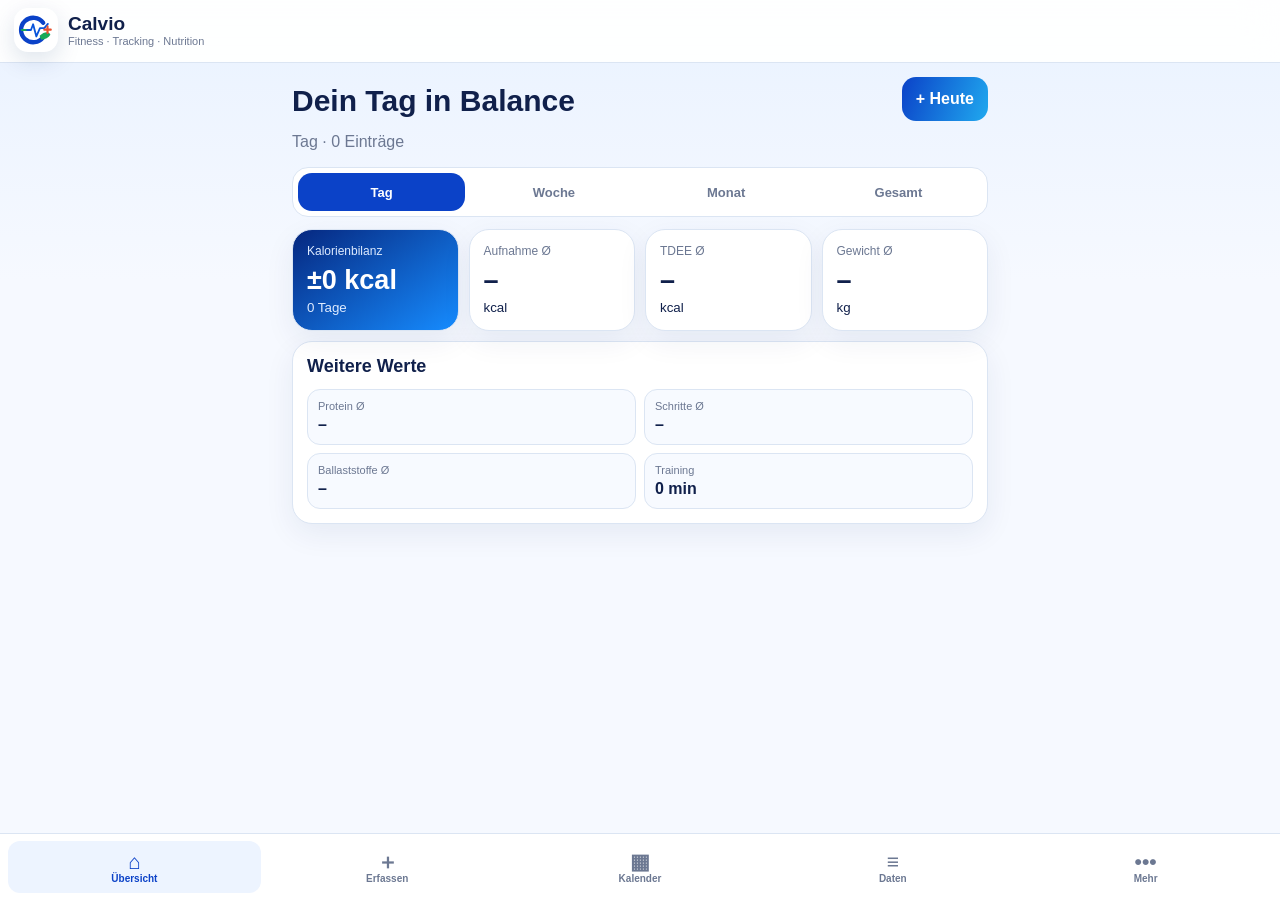
==== commit a2337435: "Use iPhone-optimized Calvio version" ====
--- a/app/index.html
+++ b/app/index.html
@@ -1 +1 @@
-<!doctype html><html lang="de"><head><meta charset="utf-8"><meta name="viewport" content="width=device-width,initial-scale=1,viewport-fit=cover"><meta name="theme-color" content="#0b42c8"><title>Calvio</title><style>:root{--b:#0b42c8;--c:#13a9ef;--g:#168a54;--r:#d94747;--l:#dce5f3;--m:#687595;--bg:#f3f7ff;--txt:#10204b}*{box-sizing:border-box}body{margin:0;background:radial-gradient(circle at top right,#dce9ff,transparent 34rem),var(--bg);color:var(--txt);font-family:system-ui,-apple-system,Segoe UI,sans-serif}button,input{font:inherit}button{border:0;border-radius:12px;background:linear-gradient(100deg,var(--b),var(--c));color:white;font-weight:800;padding:10px 14px;cursor:pointer}.s{background:white;color:var(--b);border:1px solid var(--l)}header{position:sticky;top:0;z-index:3;display:flex;justify-content:space-between;align-items:center;padding:12px;background:#fffffff2;border-bottom:1px solid var(--l);backdrop-filter:blur(14px)}.logo{display:flex;gap:10px;align-items:center}.mark{width:44px;height:44px;border-radius:14px;background:white;display:grid;place-items:center;box-shadow:0 8px 24px #1232}svg{width:36px}small,p{color:var(--m)}main{max-width:1080px;margin:auto;padding:18px 12px 92px}.screen{display:none}.on{display:block}.head{display:flex;justify-content:space-between;align-items:end;gap:12px}.head h1{font-size:clamp(28px,5vw,42px);margin:.2em 0}.period{display:flex;gap:5px;background:white;border:1px solid var(--l);border-radius:16px;padding:5px;box-shadow:0 8px 24px #0b2b6710}.period button{background:transparent;color:var(--m);padding:8px 12px;min-width:72px}.period button.on{background:var(--b);color:white}.grid{display:grid;gap:12px}.cards{grid-template-columns:repeat(4,1fr)}.three{grid-template-columns:repeat(3,1fr)}.two{grid-template-columns:1fr 1fr}.form{grid-template-columns:repeat(3,1fr)}.card,.panel{background:white;border:1px solid var(--l);border-radius:22px;padding:16px;box-shadow:0 12px 36px #0b2b6714}.p{background:linear-gradient(145deg,#06247f,#168cff);color:white}.p small,.p span{color:#dceaff}.card span{display:block;color:var(--m);font-size:12px}.card b{display:block;font-size:clamp(24px,4vw,32px);margin-top:8px}.panel h2{margin-top:0}.metric{display:grid;grid-template-columns:repeat(2,1fr);gap:8px}.metric div{background:#f7faff;border:1px solid var(--l);border-radius:12px;padding:10px}.metric span{display:block;color:var(--m);font-size:11px}.green{color:var(--g)!important;font-weight:850}.red{color:var(--r)!important;font-weight:850}label{display:grid;gap:6px;font-size:13px;font-weight:750}input{width:100%;border:1px solid #cbd7ec;border-radius:12px;padding:10px}.info{width:22px;height:22px;border-radius:50%;padding:0;background:#eef5ff;color:var(--b);border:1px solid #c9daf8}.help{display:none;padding:8px;border-radius:10px;background:#f7faff;border:1px solid var(--l);color:var(--m);font-size:12px}.help.on{display:block}.cal{display:grid;grid-template-columns:repeat(7,1fr);gap:7px}.dow{text-align:center;color:var(--m);font-size:11px;font-weight:900}.day{min-height:82px;background:white;border:1px solid var(--l);border-radius:14px;padding:8px;text-align:left;color:var(--txt)}.blank{background:transparent;border:0}.badge{display:block;margin-top:8px;padding:5px;border-radius:99px;text-align:center;font-size:11px;font-weight:900}.def{background:#e8f8ef;border-color:#9bddb7}.def .badge{background:#c9f0da;color:#0b743d}.sur{background:#fff0f0;border-color:#efb5b5}.sur .badge{background:#ffe0dc;color:#b83c22}table{width:100%;border-collapse:collapse;min-width:760px}th,td{padding:10px;border-bottom:1px solid var(--l);text-align:right;font-size:12px}th:first-child,td:first-child{text-align:left}.scroll{overflow:auto}dialog{border:0;border-radius:22px;max-width:680px;width:calc(100% - 24px);box-shadow:0 25px 80px #0005;padding:20px}dialog::backdrop{background:#06164d99}.detail{display:grid;grid-template-columns:repeat(2,1fr);gap:8px}.detail div{background:#f7faff;border:1px solid var(--l);border-radius:12px;padding:10px}nav{position:fixed;left:50%;bottom:max(10px,env(safe-area-inset-bottom));transform:translateX(-50%);display:grid;grid-template-columns:repeat(5,1fr);gap:5px;width:min(640px,calc(100% - 18px));padding:7px;background:#fffffff2;border:1px solid var(--l);border-radius:20px;box-shadow:0 16px 45px #06164d33;backdrop-filter:blur(16px)}nav button{background:transparent;color:var(--m);font-size:11px;padding:5px}nav button.on{background:var(--b);color:white}nav span{display:block;font-size:19px}@media(max-width:780px){.head{display:block}.period{margin-top:12px;overflow:auto}.period button{min-width:68px}.cards,.three,.two,.form{grid-template-columns:1fr}.metric{grid-template-columns:1fr 1fr}.day{min-height:68px;padding:5px}.detail{grid-template-columns:1fr}}</style></head><body><header><div class="logo"><div class="mark"><svg viewBox="0 0 100 100"><path d="M70 30a34 34 0 1 0 0 40" fill="none" stroke="#0b42c8" stroke-width="12" stroke-linecap="round"/><path d="M18 50h18l6-16 9 34 10-23h12l10-12" fill="none" stroke="#0854da" stroke-width="5" stroke-linecap="round" stroke-linejoin="round"/><path d="M60 66c14-12 25-12 30-3-5 8-14 13-26 14z" fill="#18a957"/><rect x="8" y="47" width="16" height="6" rx="3" fill="#18a957"/><path d="M82 40v18M73 49h18" stroke="#e8512f" stroke-width="6" stroke-linecap="round"/></svg></div><div><b>Calvio</b><small>Fitness · Tracking · Nutrition</small></div></div><button id="back" class="s">← Zurück</button></header><main><section id="home" class="screen on"><div class="head"><div><h1>Dein Tag in Balance</h1><p id="periodText">Tag, Woche, Monat oder Gesamt auswählen.</p></div><div><div class="period" id="period"><button data-p="day" class="on">Tag</button><button data-p="week">Woche</button><button data-p="month">Monat</button><button data-p="all">Gesamt</button></div><p style="text-align:right;margin:8px 0 0"><button data-new="1">+ Heute</button></p></div></div><div class="grid cards"><div class="card p"><span>Kalorienbilanz</span><b id="sumBal">–</b><small id="sumDays"></small></div><div class="card"><span>Aufnahme Ø</span><b id="sumIn">–</b><small>pro erfasstem Tag</small></div><div class="card"><span>TDEE Ø</span><b id="sumT">–</b><small>pro erfasstem Tag</small></div><div class="card"><span>Gewicht Ø</span><b id="sumW">–</b><small>im Zeitraum</small></div></div><div class="grid three" style="margin-top:12px"><div class="card"><span>Protein Ø</span><b id="sumP">–</b><small>Ziel grob 140 g</small></div><div class="card"><span>Schritte Ø</span><b id="sumS">–</b><small>Alltagsaktivität</small></div><div class="card"><span>Training</span><b id="sumTr">–</b><small>Minuten im Zeitraum</small></div></div><div class="grid two" style="margin-top:12px"><div class="panel"><h2 id="focusTitle">Details</h2><div id="latest" class="metric"></div></div><div class="panel"><h2>Wochenvergleich</h2><div id="week" class="metric"></div></div></section><section id="entry" class="screen"><div class="head"><h1>Tagesdaten</h1><button class="s" id="copy">Vortag übernehmen</button></div><form id="f" class="panel"><div class="grid form" id="fields"></div><label>Notiz<input id="note" placeholder="optional"></label><p><b>Live-Bilanz:</b> <span id="live">–</span></p><button>Speichern</button> <button type="button" class="s" id="del">Löschen</button></form></section><section id="calendar" class="screen"><div class="head"><h1>Kalender</h1><div><button class="s" data-m="-1">‹</button> <b id="mt"></b> <button class="s" data-m="1">›</button></div></div><p><span class="green">− Defizit</span> = Aufnahme unter TDEE, <span class="red">+ Überschuss</span> = Aufnahme über TDEE.</p><div class="cal" id="cal"></div></section><section id="data" class="screen"><div class="head"><h1>Daten</h1><button id="csv">CSV</button></div><div class="panel scroll"><table><thead><tr><th>Datum</th><th>Aufnahme</th><th>TDEE</th><th>Bilanz</th><th>Gewicht</th><th>Protein</th><th>Schritte</th><th></th></tr></thead><tbody id="rows"></tbody></table></div></section><section id="more" class="screen"><h1>Mehr</h1><div class="grid two"><div class="panel"><h2>Backup</h2><button id="json">JSON-Backup</button><p><input type="file" id="imp" accept=".json"></p><button class="s" id="doImp">Importieren</button></div><div class="panel"><h2>Demo</h2><button id="demo">Demo-Daten laden</button> <button class="s" id="clear">Alles löschen</button><p>iPhone: Safari → Teilen → Zum Home-Bildschirm.</p></div></div></section></main><nav><button class="on" data-s="home"><span>⌂</span>Übersicht</button><button data-s="entry"><span>＋</span>Erfassen</button><button data-s="calendar"><span>▦</span>Kalender</button><button data-s="data"><span>≡</span>Daten</button><button data-s="more"><span>•••</span>Mehr</button></nav><dialog id="dlg"><h2 id="dt"></h2><div id="db" class="detail"></div><p><button id="edit">Bearbeiten</button> <button class="s" onclick="dlg.close()">Schließen</button></p></dialog><script>const SEED=[['2026-06-01',2631,1638,75.6,134,27,11899],['2026-06-02',2269,2084,75.6,104,19.9,7318],['2026-06-03',2830,1575,75.6,97,34.8,16890],['2026-06-04',2077,2614,75,134,11.5,3998],['2026-06-05',2609,1314,75,104,30.1,10338],['2026-06-06',2243,1687,75.4,101,4.9,9072],['2026-06-07',2248,2508,75.4,54,15.3,6415],['2026-06-08',2279,1732,75.8,76,12.3,6152],['2026-06-09',1950,2469,75.8,114,9,7262],['2026-06-10',2589,2732,75.2,144,4.3,4245],['2026-06-11',2196,1709,75.1,123,28.5,10556],['2026-06-12',2055,1670,75.1,132,26.6,7218],['2026-06-13',2109,1878,75.6,110,12.7,7250],['2026-06-14',2337,2108,75.5,70,20.8,7340],['2026-06-15',2333,2301,76.7,148,7.4,9183],['2026-06-16',2323,2323,76.7,124,12.6,7865],['2026-06-17',2650,2275,76,124,10.6,7379],['2026-06-18',2288,2655,76.2,144,14.8,9243],['2026-06-19',2295,3400,76.7,173,10.8,7684],['2026-06-20',2066,3559,76.7,164,18.7,8927],['2026-06-21',2403,2188,76.7,134,0,5959],['2026-06-22',2403,2077,76.1,74,4.8,3142],['2026-06-23',2556,1559,76.1,144,33.4,10355],['2026-06-24',2296,1704,76.1,118,43.5,9406],['2026-06-25',2389,1839,76.9,119,24,8433],['2026-06-26',2007,1824,76.9,128,33.9,4221],['2026-06-27',2327,1668,76.9,110,35.8,4422],['2026-06-28',2305,3048,76.9,148,7.6,4936],['2026-06-29',2240,2470,76.9,152,28.3,5941],['2026-06-30',2656,1628,76.9,102,27.7,12508],['2026-07-01',2325,1769,76.4,146,36.3,11511],['2026-07-02',2591,1728,76.1,137.6,36.9,11819]];let E=JSON.parse(localStorage.calvio||'[]'),M=new Date(),dayId='',PER=localStorage.calvioPeriod||'day';const $=s=>document.querySelector(s),$$=s=>[...document.querySelectorAll(s)],N=new Intl.NumberFormat('de-DE',{maximumFractionDigits:0}),N1=new Intl.NumberFormat('de-DE',{maximumFractionDigits:1}),D=new Intl.DateTimeFormat('de-DE',{day:'2-digit',month:'2-digit',year:'numeric'}),DL=new Intl.DateTimeFormat('de-DE',{weekday:'long',day:'2-digit',month:'long',year:'numeric'}),MF=new Intl.DateTimeFormat('de-DE',{month:'long',year:'numeric'}),R=['date','tdee','intake','weight','protein','fiber','steps','water','sleep','training','trainingType'],HELP={date:'Datum des Tages.',tdee:'Tagesverbrauch. Aufnahme minus TDEE ergibt Bilanz.',intake:'Kalorienaufnahme.',weight:'Gewicht in kg.',protein:'Protein in Gramm.',fiber:'Ballaststoffe.',steps:'Schritte.',water:'Wasser in Litern.',sleep:'Schlaf in Stunden.',training:'Training in Minuten.',trainingType:'Art des Trainings.'};function today(){let d=new Date;return new Date(d-d.getTimezoneOffset()*60000).toISOString().slice(0,10)}function b(e){return(+e.intake||0)-(+e.tdee||0)}function ff(v,u='',d=0){return v==null||v===''||Number.isNaN(+v)?'–':(d?N1:N).format(+v)+u}function sg(v){return(v>0?'+':v<0?'−':'')+N.format(Math.abs(Math.round(v)))+' kcal'}function dte(s){return new Date(s+'T12:00:00')}function save(){E.sort((a,b)=>a.date.localeCompare(b.date));localStorage.calvio=JSON.stringify(E);render()}function show(id){$$('.screen').forEach(x=>x.classList.toggle('on',x.id==id));$$('nav button').forEach(x=>x.classList.toggle('on',x.dataset.s==id));back.hidden=id=='home'}function openE(d){let e=E.find(x=>x.date==d)||{date:d};R.forEach(k=>$('#'+k).value=e[k]??'');note.value=e.note||'';liveF();show('entry')}function liveF(){live.textContent=intake.value||tdee.value?sg((+intake.value||0)-(+tdee.value||0)):'–'}function range(){if(!E.length)return[];let last=dte(E.at(-1).date);if(PER=='day')return[E.at(-1)];if(PER=='week'){let s=new Date(last);s.setDate(s.getDate()-6);return E.filter(e=>dte(e.date)>=s)}if(PER=='month')return E.filter(e=>{let d=dte(e.date);return d.getMonth()==last.getMonth()&&d.getFullYear()==last.getFullYear()});return E}function avg(a,k){let x=a.filter(e=>e[k]!=null&&e[k]!=='');return x.length?x.reduce((s,e)=>s+ +e[k],0)/x.length:null}function sum(a,k){return a.reduce((s,e)=>s+(+e[k]||0),0)}function pLabel(a){if(!a.length)return'Keine Daten im Zeitraum.';let f=a[0].date,l=a.at(-1).date;if(PER=='day')return'Tag: '+DL.format(dte(l));if(PER=='week')return'Woche: '+D.format(dte(f))+' bis '+D.format(dte(l));if(PER=='month')return'Monat: '+MF.format(dte(l));return'Gesamt: '+D.format(dte(f))+' bis '+D.format(dte(l))}fields.innerHTML=R.map(k=>`<label>${k} <button class="info" type="button" data-i="${k}">i</button><input id="${k}" ${k=='date'?'type="date" required':k=='trainingType'?'':'type="number" step=".1"'}><div class="help" id="h_${k}">${HELP[k]||''}</div></label>`).join('');date.value=today();intake.oninput=tdee.oninput=liveF;document.addEventListener('click',e=>{let t=e.target.closest('button');if(!t)return;if(t.dataset.s)show(t.dataset.s);if(t.dataset.new)openE(today());if(t.dataset.open)openE(t.dataset.open);if(t.dataset.day)day(t.dataset.day);if(t.dataset.m){M.setMonth(M.getMonth()+ +t.dataset.m);calR()}if(t.dataset.p){PER=t.dataset.p;localStorage.calvioPeriod=PER;render()}if(t.className=='info')$('#h_'+t.dataset.i).classList.toggle('on')});back.onclick=()=>show('home');copy.onclick=()=>{let d=date.value,p=[...E].reverse().find(x=>x.date<d)||E.at(-1);if(p)R.forEach(k=>{if(k!='date')$('#'+k).value=p[k]??''});liveF()};del.onclick=()=>{if(date.value&&confirm('Tag löschen?')){E=E.filter(x=>x.date!=date.value);save();show('home')}};f.onsubmit=e=>{e.preventDefault();let r={};R.forEach(k=>r[k]=k=='date'||k=='trainingType'?$('#'+k).value:($('#'+k).value===''?null:+$('#'+k).value));r.note=note.value;E=E.filter(x=>x.date!=r.date);E.push(r);save();show('home')};function render(){E.sort((a,b)=>a.date.localeCompare(b.date));$$('#period button').forEach(x=>x.classList.toggle('on',x.dataset.p==PER));let A=range(),bal=A.reduce((s,e)=>s+b(e),0);periodText.textContent=pLabel(A);sumBal.textContent=sg(bal);sumBal.className=bal<=0?'green':'red';sumDays.textContent=A.length+' erfasste Tage';sumIn.textContent=ff(avg(A,'intake'),' kcal');sumT.textContent=ff(avg(A,'tdee'),' kcal');sumW.textContent=ff(avg(A,'weight'),' kg',1);sumP.textContent=ff(avg(A,'protein'),' g',1);sumS.textContent=ff(avg(A,'steps'),'',0);sumTr.textContent=ff(sum(A,'training'),' min',0);focusTitle.textContent=PER=='day'?'Tagesdetails':'Durchschnitt im Zeitraum';latest.innerHTML=A.length?[['Aufnahme',ff(avg(A,'intake'),' kcal')],['TDEE',ff(avg(A,'tdee'),' kcal')],['Bilanz',sg(bal)],['Gewicht',ff(avg(A,'weight'),' kg',1)],['Protein',ff(avg(A,'protein'),' g',1)],['Schritte',ff(avg(A,'steps'),'',0)]].map(x=>`<div><span>${x[0]}</span><b>${x[1]}</b></div>`).join(''):'<p>Keine Daten.</p>';let w1=E.slice(-7),w2=E.slice(-14,-7),wb1=w1.reduce((s,e)=>s+b(e),0),wb2=w2.reduce((s,e)=>s+b(e),0);week.innerHTML=[['Letzte 7 Tage',sg(wb1)],['7 Tage davor',sg(wb2)],['Unterschied',sg(wb1-wb2)],['Einträge',w1.length+' Tage']].map(x=>`<div><span>${x[0]}</span><b>${x[1]}</b></div>`).join('');rows.innerHTML=[...E].reverse().map(e=>`<tr><td>${D.format(dte(e.date))}</td><td>${ff(e.intake,' kcal')}</td><td>${ff(e.tdee,' kcal')}</td><td class=${b(e)<=0?'green':'red'}>${sg(b(e))}</td><td>${ff(e.weight,' kg',1)}</td><td>${ff(e.protein,' g',1)}</td><td>${ff(e.steps)}</td><td><button class="s" data-day="${e.date}">Öffnen</button></td></tr>`).join('');calR()}function calR(){let y=M.getFullYear(),m=M.getMonth();mt.textContent=MF.format(M);let st=(new Date(y,m,1).getDay()+6)%7,days=new Date(y,m+1,0).getDate(),h='Mo Di Mi Do Fr Sa So'.split(' ').map(x=>`<div class="dow">${x}</div>`).join('');for(let i=0;i<st;i++)h+=`<div class="day blank"></div>`;for(let d=1;d<=days;d++){let id=`${y}-${String(m+1).padStart(2,'0')}-${String(d).padStart(2,'0')}`,e=E.find(x=>x.date==id),v=e?b(e):0,c=e?(v<0?'def':v>0?'sur':''):'blank';h+=`<button class="day ${c}" data-${e?'day':'open'}="${id}"><b>${d}</b>${e?`<span class="badge">${sg(v)}</span><small>${v<0?'Defizit':v>0?'Überschuss':'neutral'}</small>`:'<small>kein Eintrag</small>'}</button>`}cal.innerHTML=h}function day(id){let e=E.find(x=>x.date==id);if(!e){openE(id);return}dayId=id;dt.textContent=D.format(dte(id));db.innerHTML=['intake','tdee','weight','protein','fiber','steps','water','sleep','training','trainingType','note'].map(k=>`<div><small>${k}</small><b>${k=='note'?(e.note||'–'):ff(e[k],k=='weight'?' kg':k=='protein'||k=='fiber'?' g':k=='water'?' l':k=='sleep'?' h':k=='training'?' min':'',k=='weight'||k=='water'||k=='sleep'?1:0)}</b></div>`).join('')+`<div><small>Bilanz</small><b class=${b(e)<=0?'green':'red'}>${sg(b(e))}</b></div>`;dlg.showModal()}edit.onclick=()=>{dlg.close();openE(dayId)};demo.onclick=()=>{E=SEED.map(x=>({date:x[0],tdee:x[1],intake:x[2],weight:x[3],protein:x[4],fiber:x[5],steps:x[6],note:'Demo'}));save()};clear.onclick=()=>{if(confirm('Alles löschen?')){E=[];save()}};function dl(n,t,type){let a=document.createElement('a');a.href=URL.createObjectURL(new Blob([t],{type}));a.download=n;a.click()}json.onclick=()=>dl('calvio-backup.json',JSON.stringify(E,null,2),'application/json');csv.onclick=()=>dl('calvio.csv','date;intake;tdee;balance;weight;protein;steps\n'+E.map(e=>[e.date,e.intake,e.tdee,b(e),e.weight,e.protein,e.steps].join(';')).join('\n'),'text/csv');doImp.onclick=()=>{let file=imp.files[0];if(file)file.text().then(t=>{E=JSON.parse(t);save()})};if(!E.length&&confirm('Demo-Daten laden?'))demo.click();show('home');render();</script></body></html>+<!doctype html><html lang="de"><head><meta charset="utf-8"><meta name="viewport" content="width=device-width,initial-scale=1,viewport-fit=cover"><meta http-equiv="refresh" content="0; url=./mobile.html"><meta name="theme-color" content="#0b42c8"><title>Calvio</title></head><body style="font-family:-apple-system,BlinkMacSystemFont,system-ui;background:#f3f7ff;color:#10204b;padding:32px"><h1>Calvio wird geöffnet …</h1><p><a href="./mobile.html">Zur iPhone-Version</a></p></body></html>
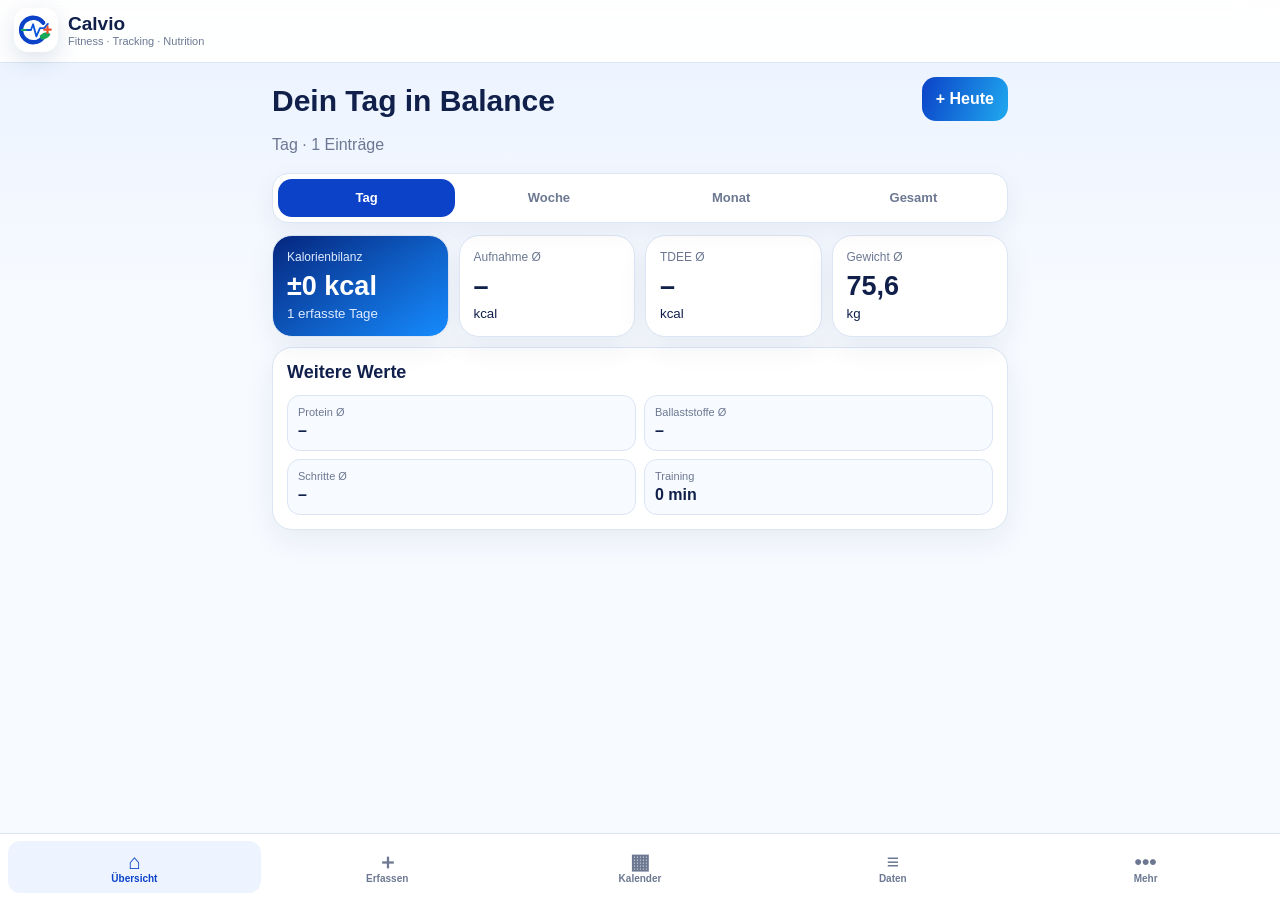
==== commit 7dafbb79: "Switch Calvio to new day detail version" ====
--- a/app/index.html
+++ b/app/index.html
@@ -1 +1 @@
-<!doctype html><html lang="de"><head><meta charset="utf-8"><meta name="viewport" content="width=device-width,initial-scale=1,viewport-fit=cover"><meta http-equiv="refresh" content="0; url=./mobile.html"><meta name="theme-color" content="#0b42c8"><title>Calvio</title></head><body style="font-family:-apple-system,BlinkMacSystemFont,system-ui;background:#f3f7ff;color:#10204b;padding:32px"><h1>Calvio wird geöffnet …</h1><p><a href="./mobile.html">Zur iPhone-Version</a></p></body></html>+<!doctype html><html lang="de"><head><meta charset="utf-8"><meta name="viewport" content="width=device-width,initial-scale=1,viewport-fit=cover"><meta http-equiv="refresh" content="0; url=./mobile-v2.html?v=1"><meta name="theme-color" content="#0b42c8"><title>Calvio</title></head><body style="font-family:-apple-system,BlinkMacSystemFont,system-ui;background:#f3f7ff;color:#10204b;padding:32px"><h1>Calvio wird geöffnet …</h1><p><a href="./mobile-v2.html?v=1">Zur aktuellen iPhone-Version</a></p></body></html>
